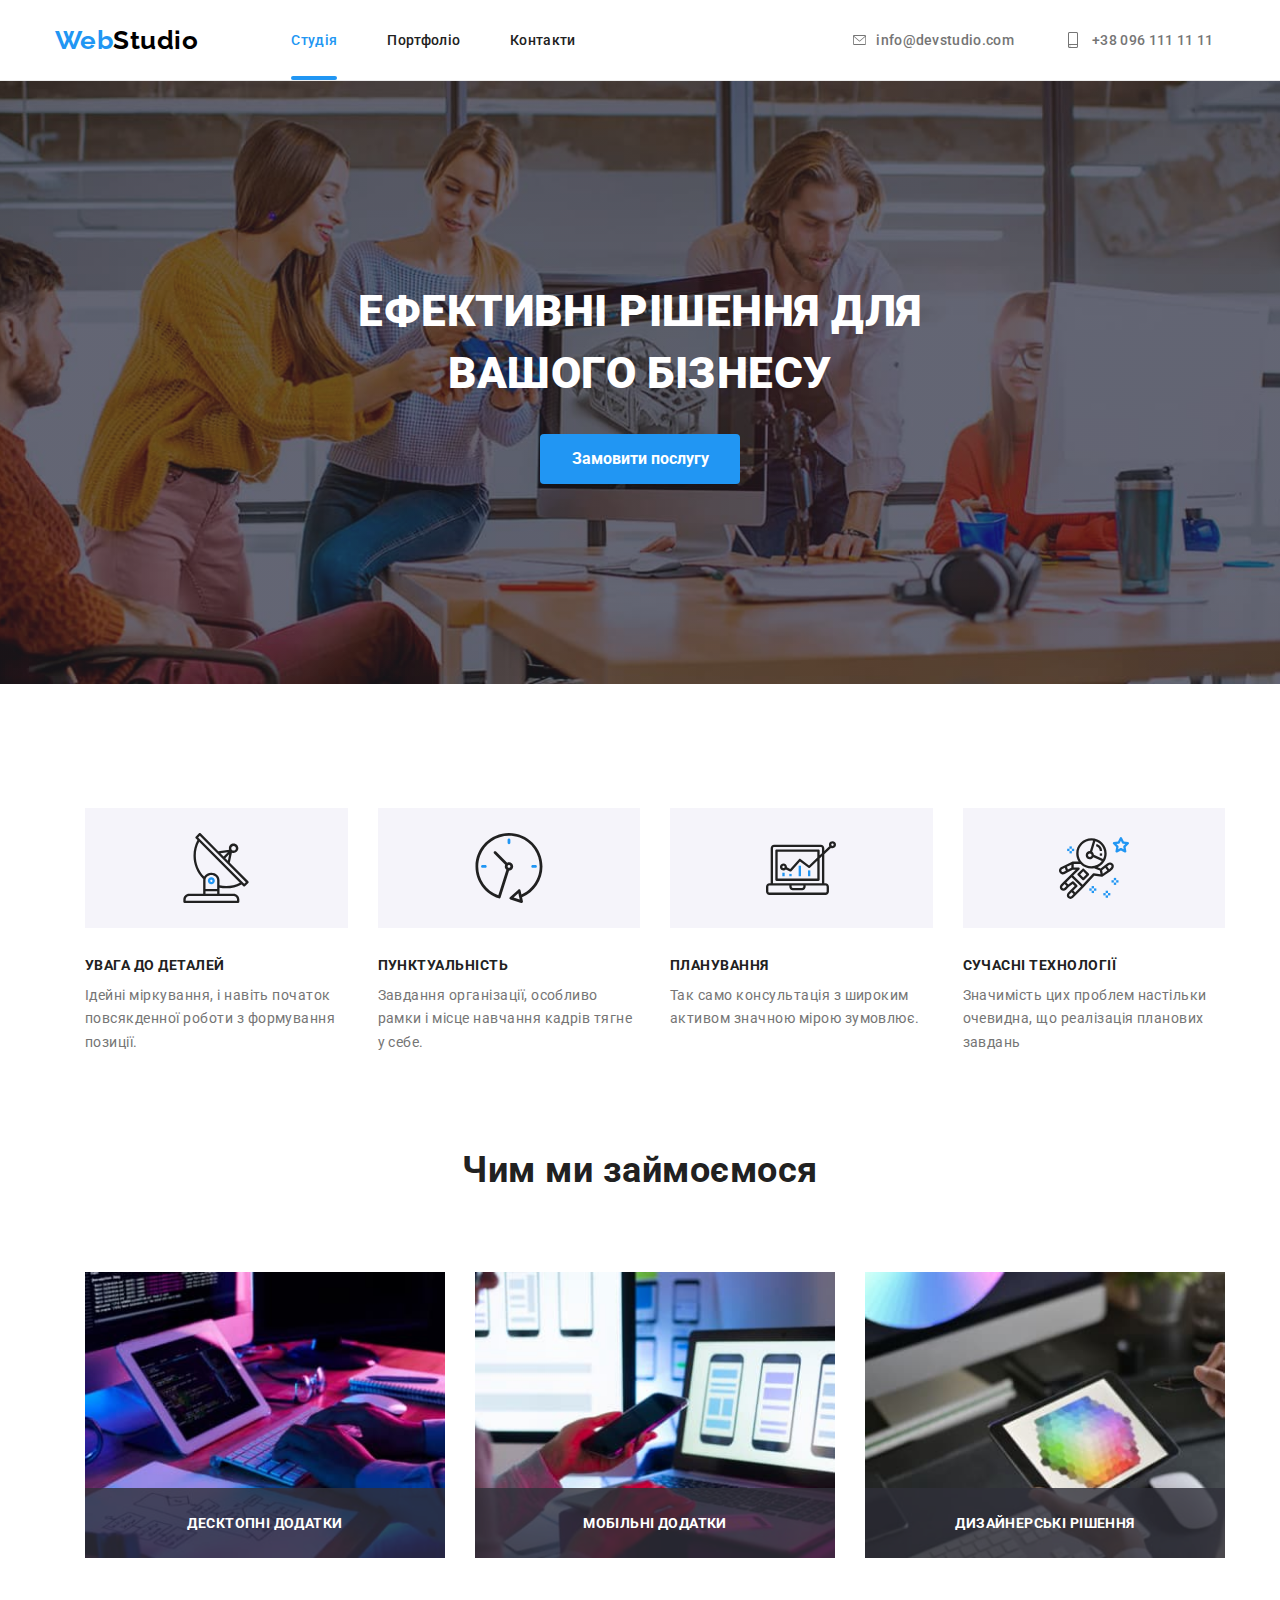
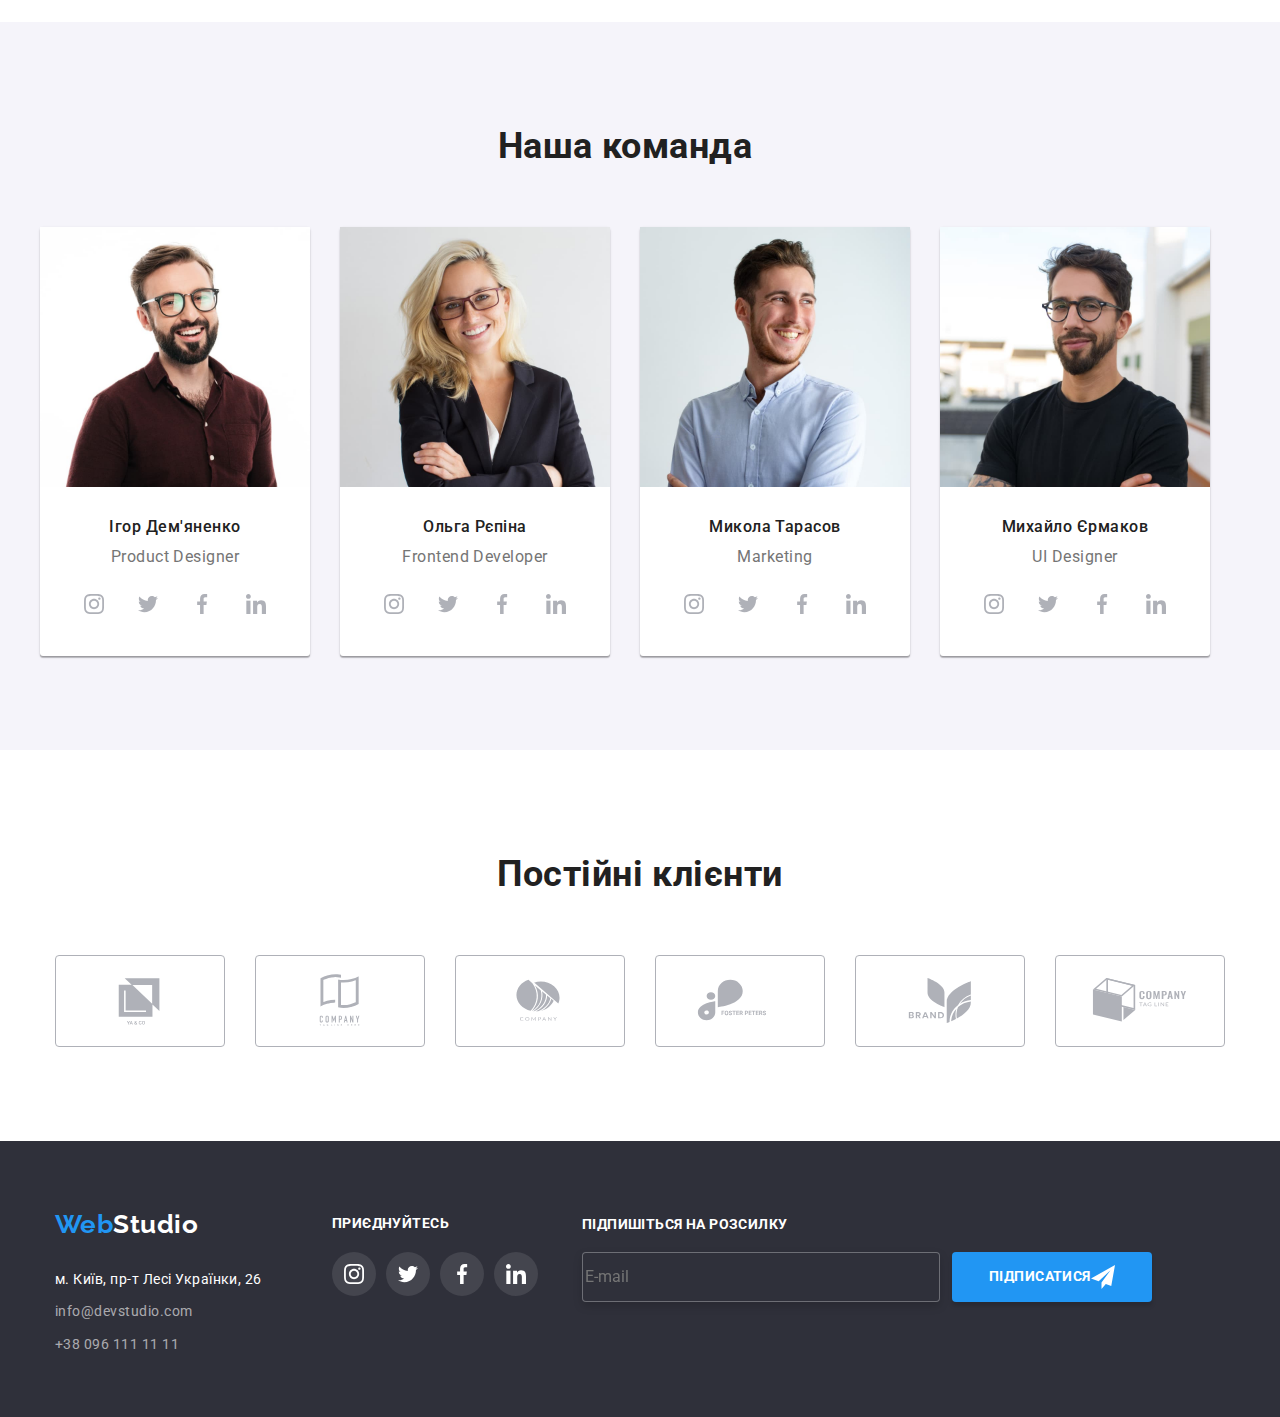
==== index.html @ 1f7c2603 "форми" ====
<!DOCTYPE html>
<html lang="ru">
  <head>
    <meta charset="UTF-8" />
    <meta http-equiv="X-UA-Compatible" content="IE=edge" />
    <meta name="viewport" content="width=device-width, initial-scale=1.0" />
    <title>WebStudio</title>
    <link rel="preconnect" href="https://fonts.googleapis.com" />
    <link rel="preconnect" href="https://fonts.gstatic.com" crossorigin />
    <link
      href="https://fonts.googleapis.com/css2?family=Raleway:wght@700&family=Roboto:wght@400;500;700;900&display=swap"
      rel="stylesheet"
    />
    <link
      rel="stylesheet"
      href="https://cdnjs.cloudflare.com/ajax/libs/modern-normalize/1.1.0/modern-normalize.min.css"
    />
    <link rel="stylesheet" href="./css/styles.css" />
  </head>
  <body>
    <!-- Шапка профіля -->
    <header class="header">
      <div class="container">
        <nav class="header-nav">
          <a class="logo" href="">
            <span class="accent-logo">Web</span>Studio</a
          >

          <ul class="site-nav">
            <li class="header-item">
              <a class="link-studio current" href="./index.html">Студія</a>
            </li>
            <li class="header-item">
              <a class="link-studio" href="./portfolio.html">Портфоліо</a>
            </li>
            <li class="header-item">
              <a class="link-studio" href="">Контакти</a>
            </li>
          </ul>
        </nav>
        <ul class="adres">
          <div class="contacts">
            <li class="contact">
              <a class="adres-link link-contact" href="info@devstudio.com">
              <svg class="contact-icon" width="18" height="18">
                <use href="./images/icons.svg#icon-envelope"></use>
              </svg>info@devstudio.com</a>
            </li>
            <li class="contact">
              <a class="adres-link link-contact" href="+38 096 111 11 11">
              <svg class="contact-icon" width="18" height="16">
                <use  href="./images/icons.svg#icon-smartphone"></use>
              </svg>+38 096 111 11 11</a>
            </li>
          </div>
        </ul>
      </div>
    </header>
    <main>
      <!-- заголовок -->

      <section class="hero section">
        <div class="container">
          <h1 class="hero-title">Ефективні рішення для вашого бізнесу</h1>
          <button  class="button" type="button" data-modal-open>Замовити послугу</button>
        </div>
      </section>

      <!-- характеристики -->
      <section class="basic section">
        <div class="container">
          <ul class="basic-list">
            <li class="basic-item">
              <div class="basic-icon">
                <svg class="" width="70" height="70">
                <use href="./images/icons.svg#icon-antenna-1"></use>
              </svg>
              </div>
              <h2 class="basic-title">Увага до деталей</h2>
              <p class="text">
                Ідейні міркування, і навіть початок повсякденної роботи з формування позиції.
              </p>
            </li>
            <li class="basic-item">
             <div class="basic-icon">
               <svg class="" width="70" height="70">
                <use href="./images/icons.svg#icon-clock-1"></use>
              </svg>
             </div>
              <h2 class="basic-title">Пунктуальність</h2>
              <p class="text">
               Завдання організації, особливо рамки і місце навчання кадрів тягне у себе.
              </p>
            </li>
            <li class="basic-item">
              <div class="basic-icon">
                <svg class="" width="70" height="70">
                <use href="./images/icons.svg#icon-diagram-1"></use>
              </svg>
              </div>
              <h2 class="basic-title">Планування</h2>
              <p class="text">
               Так само консультація з широким активом значною мірою зумовлює.
              </p>
            </li>
            <li class="basic-item">
              <div class="basic-icon">
                <svg class="" width="70" height="70">
                <use href="./images/icons.svg#icon-astronaut-1"></use>
              </svg>
              </div>
              <h2 class="basic-title">Сучасні технології</h2>
              <p class="text">
               Значимість цих проблем настільки очевидна, що реалізація планових завдань
              </p>
            </li>
          </ul>
        </div>
      </section>

      <!-- робота -->
      <section class="work work-section-pading">
        <div class="container">
          <h2 class="work-title">Чим ми займоємося</h2>
          <ul class="our-work">
            <li class="works">
              <a href="">
              <div class="works-thumb">
                  <img 
                  src="./images/5.jpg"
                  alt="робочий стіл програміста"
                  width="370"
                />
               <div class="works-text">
                <p>Десктопні додатки</p>
               </div> 
              </div>
              </a>
            </li>
            <li class="works">
              <a href="">
                <div class="works-thumb">
                 <img
                  src="./images/6.jpg"alt="телефон з компютером"width="370"/>
               
                <div class="works-text">
                <p>Мобільні додатки</p>
                 </div>
               </div>
                </a>
            </li>
            <li class="works">
              
              <a href="">
                <div class="works-thumb">
                 <img src="./images/7.jpg" alt="планшет" width="370" />
                 <div class="works-text">
                <p>Дизайнерські рішення</p>
                 </div>
                </div>
              </a>
            </li>
          </ul>
        </div>
      </section>

      <!-- команда -->
      <section class="team section">
        <div class="container">
          <h2 class="team-title">Наша команда</h2>
          <ul class="team">
            <li class="team-list">
              <img
                src="./images/1.jpg"
                alt="фото русявого чоловіка в окулярах"
                width="270"
              />

              <div class="name">
                <h3 class="caption">Ігор Дем'яненко</h3>
                <p class="caption-title">Product Designer</p>
                <ul class="caption-soc-list list">
                <li class="caption-soc-item">
                  <a href="" class="caption-soc-link ">
                    <svg class="caption-soc-icon" width="20" height="20">
                      <use href="./images/icons.svg#icon-instagram-2"></use>
                    </svg>
                  </a>
                </li>
                <li class="caption-soc-item">
                  <a href="" class="caption-soc-link ">
                    <svg class="caption-soc-icon" width="20" height="20">
                      <use href="./images/icons.svg#icon-twitter-1"></use>
                    </svg>
                  </a>
                </li>
                <li class="caption-soc-item">
                  <a href="" class="caption-soc-link ">
                    <svg class="caption-soc-icon" width="20" height="20">
                      <use href="./images/icons.svg#icon-facebook-1"></use>
                    </svg>
                  </a>
                </li>
                <li class="caption-soc-item">
                  <a href="" class="caption-soc-link ">
                    <svg class="caption-soc-icon" width="20" height="20">
                      <use href="./images/icons.svg#icon-linkedin-1"></use>
                    </svg>
                  </a>
                </li>
              </ul>
              </div>
              
            </li>

            <li class="team-list">
              <img src="./images/2.jpg" alt="фото жінки" width="270" />

              <div class="name">
                <h3 class="caption">Ольга Рєпіна</h3>
                <p class="caption-title">Frontend Developer</p>
                <ul class="caption-soc-list list">
                <li class="caption-soc-item">
                  <a href="" class="caption-soc-link ">
                    <svg class="caption-soc-icon" width="20" height="20">
                      <use href="./images/icons.svg#icon-instagram-2"></use>
                    </svg>
                  </a>
                </li>
                <li class="caption-soc-item">
                  <a href="" class="caption-soc-link ">
                    <svg class="caption-soc-icon" width="20" height="20">
                      <use href="./images/icons.svg#icon-twitter-1"></use>
                    </svg>
                  </a>
                </li>
                <li class="caption-soc-item">
                  <a href="" class="caption-soc-link ">
                    <svg class="caption-soc-icon" width="20" height="20">
                      <use href="./images/icons.svg#icon-facebook-1"></use>
                    </svg>
                  </a>
                </li>
                <li class="caption-soc-item">
                  <a href="" class="caption-soc-link ">
                    <svg class="caption-soc-icon" width="20" height="20">
                      <use href="./images/icons.svg#icon-linkedin-1"></use>
                    </svg>
                  </a>
                </li>
              </ul>
              </div>
              
            </li>

            <li class="team-list">
              <img
                src="./images/3.jpg"
                alt="фото русявого чоловіка"
                width="270"
              />

              <div class="name">
                <h3 class="caption">Микола Тарасов</h3>
                <p class="caption-title">Marketing</p>
                <ul class="caption-soc-list list">
                <li class="caption-soc-item">
                  <a href="" class="caption-soc-link ">
                    <svg class="caption-soc-icon" width="20" height="20">
                      <use href="./images/icons.svg#icon-instagram-2"></use>
                    </svg>
                  </a>
                </li>
                <li class="caption-soc-item">
                  <a href="" class="caption-soc-link ">
                    <svg class="caption-soc-icon" width="20" height="20">
                      <use href="./images/icons.svg#icon-twitter-1"></use>
                    </svg>
                  </a>
                </li>
                <li class="caption-soc-item">
                  <a href="" class="caption-soc-link ">
                    <svg class="caption-soc-icon" width="20" height="20">
                      <use href="./images/icons.svg#icon-facebook-1"></use>
                    </svg>
                  </a>
                </li>
                <li class="caption-soc-item">
                  <a href="" class="caption-soc-link ">
                    <svg class="caption-soc-icon" width="20" height="20">
                      <use href="./images/icons.svg#icon-linkedin-1"></use>
                    </svg>
                  </a>
                </li>
              </ul>
              </div>
              
            </li>

            <li class="team-list">
              <img
                src="./images/4.jpg"
                alt="фото чорнявого чоловіка в окулярах"
                width="270"
              />

              <div class="name">
                <h3 class="caption">Михайло Єрмаков</h3>
                <p class="caption-title">UI Designer</p>
                <ul class="caption-soc-list list">
                <li class="caption-soc-item">
                  <a href="" class="caption-soc-link ">
                    <svg class="caption-soc-icon" width="20" height="20">
                      <use href="./images/icons.svg#icon-instagram-2"></use>
                    </svg>
                  </a>
                </li>
                <li class="caption-soc-item">
                  <a href="" class="caption-soc-link ">
                    <svg class="caption-soc-icon" width="20" height="20">
                      <use href="./images/icons.svg#icon-twitter-1"></use>
                    </svg>
                  </a>
                </li>
                <li class="caption-soc-item">
                  <a href="" class="caption-soc-link ">
                    <svg class="caption-soc-icon" width="20" height="20">
                      <use href="./images/icons.svg#icon-facebook-1"></use>
                    </svg>
                  </a>
                </li>
                <li class="caption-soc-item">
                  <a href="" class="caption-soc-link ">
                    <svg class="caption-soc-icon" width="20" height="20">
                      <use href="./images/icons.svg#icon-linkedin-1"></use>
                    </svg>
                  </a>
                </li>
              </ul>
              </div>
              
            </li>
          </ul>
        </div>
      </section>

      <!--Постійні клієнти-->

      <section class="regular-customers section ">
       <div class="container">
          <h2 class="client">Постійні клієнти</h2>
          <ul class="regular-customers-list list">
            <li class="regular-customers-item">
              <a href="" class="regular-customers-link ">
                <svg class="regular-customers-icon" width="106" height="60">
                  <use href="./images/icons.svg#icon-Logo-1"></use>
                </svg>
              </a>
            </li>
            <li class="regular-customers-item">
              <a href="" class="regular-customers-link ">
                <svg class="regular-customers-icon" width="106" height="60">
                  <use href="./images/icons.svg#icon-Logo-2"></use>
                </svg>
              </a>
            </li>
            <li class="regular-customers-item">
              <a href="" class="regular-customers-link ">
                <svg class="regular-customers-icon" width="106" height="60">
                  <use href="./images/icons.svg#icon-Logo-3"></use>
                </svg>
              </a>
            </li>
            <li class="regular-customers-item">
              <a href="" class="regular-customers-link ">
                <svg class="regular-customers-icon" width="106" height="60">
                  <use href="./images/icons.svg#icon-Logo-4"></use>
                </svg>
              </a>
            </li>
            <li class="regular-customers-item">
              <a href="" class="regular-customers-link ">
                <svg class="regular-customers-icon" width="106" height="60">
                  <use href="./images/icons.svg#icon-Logo-5"></use>
                </svg>
              </a>
            </li>
            <li class="regular-customers-item">
              <a href="" class="regular-customers-link ">
                <svg class="regular-customers-icon" width="106" height="60">
                  <use href="./images/icons.svg#icon-Logo-6"></use>
                </svg>
              </a>
            </li>
          </ul>
        </div>

      </section>

      <!-- футер -->
      <footer class="footer">
        <div class="container">
          <div class="footer-logo">
          <a class="logo-footer" href="">
            <span class="accent-logo">Web</span>Studio</a
          >
            <address>
            <ul class="address">
              <li class="streat">
                <a class="address-map link" href=""
                  >м. Київ, пр-т Лесі Українки, 26</a
                >
              </li>
              
              <li class="streat">
                <a class="address link" href="">info@devstudio.com</a>
              </li>

              <li class="streat">
                <a class="address link" href="">+38 096 111 11 11</a>
              </li>
            </ul>
          </address>
        </div>
    <div class="join">
            <h3 class="join-title">приєднуйтесь</h3>
              <ul class="footer-soc-list list">
                <li class="footer-soc-item">
                  <a href="" class="footer-soc-link link">
                  <svg class="footer-soc-icon" width="20" height="20">
                    <use href="./images/icons.svg#icon-instagram-2"></use>
                  </svg>
                  </a>
                </li>
                <li class="footer-soc-item">
                  <a href="" class="footer-soc-link link">
                  <svg class="footer-soc-icon" width="20" height="20">
                    <use href="./images/icons.svg#icon-twitter-1"></use>
                  </svg>
                  </a>
                </li>
                <li class="footer-soc-item">
                  <a href="" class="footer-soc-link link">
                  <svg class="footer-soc-icon" width="20" height="20">
                    <use href="./images/icons.svg#icon-facebook-1"></use>
                  </svg>
                  </a>
                </li>
                <li class="footer-soc-item">
                  <a href="" class="footer-soc-link link">
                  <svg class="footer-soc-icon" width="20" height="20">
                    <use href="./images/icons.svg#icon-linkedin-1"></use>
                  </svg>
                  </a>
                </li>
                </a>
              </ul>
            </div>
       

       <div class="footer-form">
           <p class="footer-form-title">Підпишіться на розсилку</p>
           <form class="footer-form-flex">
             <input type="email" class="footer-form-input"  placeholder="E-mail" required name="user_email"/>
             <button type="submit" class="footer-form-sumbit"><span>Підписатися</span>
                <svg class="footer-form-icon" width="24" height="24">
                  <use href="./images/icons.svg#icon-icon-send"></use>
                </svg>
             </button>
           </form>
        </div> 
      </div>
      </footer>
<!-- модальне вікно -->
      <div class="backdrop is-hidden " data-modal>
        <div class="modal">
          <button  class="close" type="button" data-modal-close>
            <svg class="modal-close" width="" height="">
              <use class="icon-close" href="./images/icons.svg#icon-close-black"></use>
            </svg>
          </button>
          <p class="modal-form-title">Залиште свої дані, ми вам передзвонимо</p>
          <form class="modal-form">
            <label class="modal-form-field">
              <span class="modal-form-field-desc">Ім'я</span> 
                <span class="modal-form-input-wrapper">
                  <input type="text" class="modal-form-input" required pattern="[a-zA-Zа-яА-яіІїЇ]+"  name="user_name"/>
                  <svg class="modal-form-input-icon" width="18" height="18">
                    <use href="./images/icons.svg#icon-person-black-18dp-1"></use>
                  </svg>
                </span>
              </span>
            </label>
            <label class="modal-form-field">
              <span class="modal-form-field-desc">Телефон</span>
              <span class="modal-form-input-wrapper">
              <input type="tel" class="modal-form-input" required pattern="[0-9]{3}-[0-9]{3}-[0-9]{2}-[0-9]{2}" title="xxx-xxx-xx-xx" name="user_phon" />
              
               <svg class="modal-form-input-icon" width="18" height="18">
                <use href="./images/icons.svg#icon-phone-black-18dp-1"></use>
              </svg>
            </span>
            </label>
            <label class="modal-form-field">
              <span class="modal-form-field-desc">Пошта</span>
              <span class="modal-form-input-wrapper">
              <input type="email" class="modal-form-input" required name="user_email"/>
               <svg class="modal-form-input-icon" width="18" height="18">
                <use href="./images/icons.svg#icon-email-black-18dp-1"></use>
              </svg>
            </span>
            </label>
            <label class="modal-form-field">
              <span class="modal-form-field-desc">Коментар</span>
              <textarea name="user_message" class="modal-form-message" placeholder="Введіть текст"></textarea>
            </label>
            <label class="modal-form-check-field">
              <input type="checkbox" class="modal-form-check" required name="user_policy" />
               <svg class="modal-form-own-checbox" >
                <use class="modal-form-own-checbox-icon"  href="./images/icons.svg#icon-icon-check"></use>
              </svg>
              Погоджуюся з розсилкою та приймаю &nbsp;<a class="form-text" href="">Умови договору</a>
              
            </label>
            <button type="submit" class="modal-form-sumbit">Відправити</button>
          </form>
        </div>
      </div>
         
          
    </main>
    <script src="./js/modal.js"></script>
  </body>
</html>
---- css/styles.css ----
/*
background: #ffffff;
color: #2f303a;
color: #212121;
color: #2196f3;
color: #757575;*/
:root {
  --primary-text-color: #757575;
  --title-text-color: #212121;
  --accent-color: #2196f3;
  --primary-white-color: #ffffff;
  --card-set-gap: 30px;
}

body {
  background-color: var(--primary-white-color);
  color: var(--primary-text-color);
  font-family: Roboto, sans-serif;
  letter-spacing: 0.03em;
}

a {
  text-decoration: none;
}

ul {
  list-style: none;
}

p,
h1,
h2,
h3,
h4,
h5,
h6 {
  margin: 0;
}

ul {
  margin: 0;
  padding-left: 0;
}

img {
  display: block;
  max-width: 100%;
  height: auto;
}
.container {
  max-width: 1200px;
  padding-left: 15px;
  padding-right: 15px;
  margin: 0 auto;
}

.section {
  padding: 94px 0px;
}
.img {
  display: block;
  max-width: 100%;
}
/* шапка профіля */

.logo {
  color: black;
  font-family: Raleway;
  font-weight: 700;
  font-size: 26px;
  line-height: 1.19;
  padding-top: 25px;
  padding-bottom: 24px;
}

.site-nav {
  display: flex;
  letter-spacing: 0.02em;
}

.site-nav .link:hover,
.site-nav .link:focus {
  color: var(--accent-color);
}

.link-studio::after {
  content: "";

  position: absolute;
  left: 0;
  bottom: -7px;

  display: block;
  width: 100%;
  height: 4px;
  background-color: #2196f3;
  border-radius: 2px;
  transform: scaleX(0);
  transition: transform 250ms cubic-bezier(0.4, 0, 0.2, 1);
}
.adres {
  display: flex;
  margin-left: auto;
  align-items: center;
  color: #757575;
  letter-spacing: 0.02em;
}

.link-contact {
  fill: currentColor;
  color: #757575;
  position: relative;
}
.link-contact::after {
  content: "";

  position: absolute;
  left: 0;
  bottom: 0;

  transform: scaleX(0);
  transition: transform 250ms cubic-bezier(0.4, 0, 0.2, 1);
}

.link-contact:hover:after {
  transform: scaleX(1);
}

.link-contact:hover,
.link-contact:focus {
  color: #2196f3;
}
.adres-link {
  display: flex;
  align-items: center;
  width: 161px;
  height: 16px;

  transition: color 250ms cubic-bezier(0.4, 0, 0.2, 1);
}

.contact:not(:last-child) {
  margin-right: 50px;
}

.contact-icon {
  margin-right: 10px;
}

.contacts {
  display: flex;
  font-weight: 500;
  font-size: 14px;
}

.header-nav {
  display: flex;
  align-items: center;
}

.header .container {
  display: flex;
  align-items: center;
}

.logo {
  margin-right: 93px;
}
.accent-logo {
  color: var(--accent-color);
}

.header-item:not(:last-child) {
  margin-right: 50px;
}

.link-studio {
  position: relative;
  color: var(--title-text-color);
  font-weight: 500;
  font-size: 14px;
  line-height: 1.1;
  padding-left: 0px;
  padding-bottom: 25px;

  transition: color 250ms cubic-bezier(0.4, 0, 0.2, 1);
}

.link-studio.current {
  color: #2196f3;
}
.link-studio.current::after {
  transform: scaleX(1);
}

.link-studio:hover:after {
  transform: scaleX(1);
}
.link-studio:hover,
.link-studio:focus {
  color: #2196f3;
}

/* заголовок */

.hero {
  background: #2f303a;
  background-image: linear-gradient(
      rgba(47, 48, 58, 0.4),
      rgba(47, 48, 58, 0.4)
    ),
    url(../images/hero-bg.jpg);
  background-size: cover;
  background-position: center;
  background-repeat: no-repeat;
  padding-top: 200px;
  padding-bottom: 200px;
  max-width: 1600px;
  margin: 0 auto;
}

.hero-title {
  display: block;
  text-align: center;
  max-width: 696px;
  text-transform: uppercase;
  color: var(--primary-white-color);
  font-weight: 900;
  font-size: 44px;
  line-height: 1.4;
  margin-left: auto;
  margin-right: auto;
  margin-bottom: 30px;
}
.button {
  display: block;
  min-width: 200px;
  height: 50px;
  margin-left: auto;
  margin-right: auto;
  border: inherit;
  border-radius: 4px;
  background: var(--accent-color);
  color: var(--primary-white-color);
  font-weight: 700;
  font-size: 16px;
  line-height: 1.8;
  font-family: Roboto, sans-serif;
  cursor: pointer;

  transition: background-color 250ms cubic-bezier(0.4, 0, 0.2, 1);
}

.button:hover,
.button:focus {
  background-color: #188ce8;
  color: #ffffff;
}
/* характеристики */

.basic-list {
  display: flex;
  flex-wrap: wrap;
  margin-left: calc (-1 * var(--card-set-gap));
  margin-top: calc (-1 * var(--card-set-gap));
}

.basic-list > .basic-item {
  flex-basis: calc(100% / 4 - var(--card-set-gap));
  margin-left: var(--card-set-gap);
  margin-top: var(--card-set-gap);
}

.basic-item {
  max-width: 270px;
  border-radius: 4px;
}

.basic-icon {
  display: flex;
  height: 120px;
  align-items: center;
  justify-content: center;
  margin-bottom: 30px;
  background-color: #f5f4fa;
}
.basic-title {
  font-weight: 700;
  font-size: 14px;
  line-height: 1.1;
  color: var(--title-text-color);
  text-transform: uppercase;
  margin-bottom: 10px;
}

.text {
  font-weight: 400;
  font-size: 14px;
  line-height: 1.7;
}
/* робота */

.our-work {
  display: flex;
  flex-wrap: wrap;
  margin-left: calc (-1 * var(--card-set-gap));
  margin-top: calc (-1 * var(--card-set-gap));
}

.our-work > .works {
  flex-basis: calc(100% / 3 - var(--card-set-gap));
  margin-left: var(--card-set-gap);
  margin-top: var(--card-set-gap);
}

.work-section-pading {
  padding-bottom: 94px;
}

.work-title {
  display: block;
  text-align: center;
  font-weight: 700;
  font-size: 36px;
  line-height: 1.2;
  color: var(--title-text-color);
  margin-bottom: 50px;
}

.works-thumb {
  position: relative;
  overflow: hidden;
}

.works-thumb:hover::before {
  opacity: 1;
}

.works-text {
  position: absolute;
  width: 100%;

  left: 0;
  bottom: 0;

  padding-top: 27px;
  padding-bottom: 27px;
  text-align: center;

  font-family: "Roboto";
  font-style: normal;
  font-weight: 700;
  font-size: 14px;
  line-height: 16px;

  letter-spacing: 0.03em;
  text-transform: uppercase;

  background: rgba(47, 48, 58, 0.8);
  color: #ffffff;
}

/* команда */
.team {
  display: flex;
  flex-wrap: wrap;
  background-color: #f5f4fa;
  margin-left: calc(-1 * var(--card-set-gap));
  margin-top: calc(-1 * var(--card-set-gap));
}

.team > .team-list {
  flex-basis: calc(100% / 4 - var(--card-set-gap));
  margin-left: var(--card-set-gap);
  margin-top: var(--card-set-gap);
}

.team-list {
  display: block;
  max-width: 100%;
  height: auto;
  background-color: #ffffff;
  border-radius: 3px;
  box-shadow: 0px 1px 3px rgba(0, 0, 0, 0.12), 0px 1px 1px rgba(0, 0, 0, 0.14),
    0px 2px 1px rgba(0, 0, 0, 0.2);
}
.team-title {
  display: block;
  text-align: center;
  font-weight: 700;
  font-size: 36px;
  line-height: 1.7;
  color: var(--title-text-color);
  margin-bottom: 50px;
}
.caption {
  display: block;
  text-align: center;
  font-weight: 500;
  font-size: 16px;
  line-height: 1.2;
  color: var(--title-text-color);
  margin-bottom: 10px;
}
.caption-title {
  display: block;
  text-align: center;
  font-weight: 400;
  font-size: 16px;
  line-height: 1.2;
}

.name {
  padding-top: 30px;
  padding-bottom: 30px;
}

.caption-soc-list {
  display: flex;
  justify-content: center;
  margin-top: 16px;
}
.caption-soc-item {
  width: 44px;
  height: 44px;
  margin-left: 10px;
}

.caption-soc-item:first-child {
  margin-left: 0px;
}

.caption-soc-link {
  display: flex;
  align-items: center;
  justify-content: center;
  width: 100%;
  height: 100%;
  border-radius: 50%;

  transition: background-color 250ms cubic-bezier(0.4, 0, 0.2, 1);
}

.caption-soc-icon {
  position: absolute;
  fill: #afb1b8;

  transition: fill 250ms cubic-bezier(0.4, 0, 0.2, 1);
}

.caption-soc-link:hover,
.caption-soc-link:focus {
  background: #2196f3;
}
.caption-soc-link:hover .caption-soc-icon,
.caption-soc-link:focus .caption-soc-icon {
  fill: #ffffff;
}

/* Постійні клієнти */

.client {
  display: block;
  text-align: center;
  font-weight: 700;
  font-size: 36px;
  line-height: 1.7;
  color: var(--title-text-color);
  margin-bottom: 50px;
}

.regular-customers-list {
  display: flex;
  margin-left: calc(-1 * var(--card-set-gap));
  margin-top: calc(-1 * var(--card-set-gap));
}

.regular-customers-list > .regular-customers-item {
  flex-basis: calc(100% / 6 - var(--card-set-gap));
  margin-left: var(--card-set-gap);
  margin-top: var(--card-set-gap);
}

.regular-customers-icon {
  position: absolute;
  fill: #afb1b8;

  transition: fill 250ms cubic-bezier(0.4, 0, 0.2, 1);
}

.regular-customers-link {
  display: flex;
  border-radius: 4px;

  height: 92px;
  border: 1px solid #afb1b8;
  align-content: stretch;
  justify-content: space-evenly;
  align-items: center;

  transition: border 250ms cubic-bezier(0.4, 0, 0.2, 1);
}

.regular-customers-link:hover .regular-customers-icon,
.regular-customers-link:focus .regular-customers-icon {
  fill: #2196f3;
}
.regular-customers-link:hover,
.regular-customers-link:focus {
  border: 1px solid #2196f3;
}

.footer {
  background: #2f303a;
  padding-top: 60px;
  padding-bottom: 60px;
}
.logo-footer {
  display: block;
  font-family: Raleway;
  font-weight: 700;
  font-size: 26px;
  line-height: 1.8;
  color: var(--primary-white-color);
  margin-bottom: 20px;
}
.address {
  /* position: absolute; */

  color: rgba(255, 255, 255, 0.6);
  font-weight: 400;
  font-size: 14px;
  line-height: 1.7;
  font-style: normal;

  transition: color 250ms cubic-bezier(0.4, 0, 0.2, 1);
}
.address .link {
  position: relative;
}
.streat:not(:last-child) {
  margin-bottom: 9px;
}
.address-map {
  color: var(--primary-white-color);

  transition: color 250ms cubic-bezier(0.4, 0, 0.2, 1);
}
.address .link:hover {
  color: var(--accent-color);
}

.footer .container {
  display: flex;
}

.join {
  display: block;
  margin-left: 70px;
  margin-top: 15px;
}

.join-title {
  margin-bottom: 20px;
  font-family: "Roboto";
  font-style: normal;
  font-weight: 700;
  font-size: 14px;
  line-height: 1.14;
  letter-spacing: 0.03em;
  text-transform: uppercase;
  color: #ffffff;
}

.footer-soc-list {
  display: flex;
  justify-content: center;
}

.footer-soc-item {
  width: 44px;
  height: 44px;
  background: rgba(255, 255, 255, 0.1);
  border-radius: 50%;
  margin-right: 10px;
}

.footer-soc-item:last-child {
  margin-right: 0;
}

.footer-soc-link {
  display: flex;
  align-items: center;
  justify-content: center;
  width: 100%;
  height: 100%;
  border-radius: 50%;

  transition: color 250ms cubic-bezier(0.4, 0, 0.2, 1);
}

.footer-soc-icon {
  position: absolute;
  fill: #ffffff;
}

.footer-soc-link:hover,
.footer-soc-link:focus {
  background: #2196f3;
}
.footer-soc-link:hover .footer-soc-icon,
.footer-soc-link:focus .footer-soc-icon {
  fill: #ffffff;
}

.footer-form {
  display: flex;
  flex-direction: column;
  align-items: flex-start;
  margin-left: 44px;
  margin-top: 15px;
}
.footer-form-title {
  margin-bottom: 20px;
  font-family: "Roboto";
  font-style: normal;
  font-weight: 700;
  font-size: 14px;
  line-height: 16px;
  letter-spacing: 0.03em;
  text-transform: uppercase;

  color: #ffffff;
}
.footer-form-input {
  width: 358px;
  height: 50px;
  left: 766px;
  top: 2776px;
  margin-right: 12px;
  box-sizing: border-box;
  border: 1px solid rgba(255, 255, 255, 0.3);
  filter: drop-shadow(0px 4px 4px rgba(0, 0, 0, 0.15));
  border-radius: 4px;
  background: #2f303a;
  color: #ffffff;
  outline: none;
}

.footer-form-sumbit {
  display: flex;
  align-items: center;
  justify-content: center;
  width: 200px;
  height: 50px;
  border: 0;
  background: #2196f3;
  box-shadow: 0px 4px 4px rgba(0, 0, 0, 0.15);
  border-radius: 4px;
  font-family: "Roboto";
  font-style: normal;
  font-weight: 700;
  font-size: 14px;
  line-height: 1.14;
  letter-spacing: 0.03em;
  text-transform: uppercase;
  margin-bottom: 20px;
  color: #ffffff;
}

.footer-form-icon {
  display: flex;
  align-items: center;
  justify-content: center;

  bottom: 2px;
  left: 160px;
}
.footer-form-flex {
  display: flex;
}
/*Портфоліо*/

.header {
  border-bottom: 1px solid #ececec;
}

/* меню кнопок */
.menu-button {
  display: flex;
  justify-content: center;
  margin-bottom: 50px;
}

.btn:not(:last-child) {
  margin-right: 8px;
}

.button-tap {
  position: relative;

  width: 100%;
  height: 100%;

  font-weight: 500;
  font-size: 16px;
  line-height: 1.6;

  font-family: Roboto, sans-serif;
  padding: 6px 22px;

  color: var(--title-text-color);
  border-radius: 4px;
  border: inherit;
  background-color: #f5f4fa;
  cursor: pointer;

  transition: background-color 250ms cubic-bezier(0.4, 0, 0.2, 1),
    color 250ms cubic-bezier(0.4, 0, 0.2, 1),
    box-shadow 250ms cubic-bezier(0.4, 0, 0.2, 1);
}

.button-tap:hover,
.button-tap:focus {
  background: #2196f3;
  color: #ffffff;
  box-shadow: 0px 3px 1px rgba(0, 0, 0, 0.1), 0px 1px 2px rgba(0, 0, 0, 0.08),
    0px 2px 2px rgba(0, 0, 0, 0.12);
}

.button-tap.active {
  background: #2196f3;
  color: #ffffff;
  box-shadow: 0px 3px 1px rgb(0 0 0 / 10%), 0px 1px 2px rgb(0 0 0 / 8%),
    0px 2px 2px rgb(0 0 0 / 12%);
}
/* меню зображень */

.menu-picture {
  display: flex;
  flex-wrap: wrap;
  margin-left: calc(-1 * var(--card-set-gap));
  margin-top: calc(-1 * var(--card-set-gap));
}

.menu-picture > .element {
  flex-basis: calc(100% / 3 - var(--card-set-gap));
  margin-left: var(--card-set-gap);
  margin-top: var(--card-set-gap);
}

.name-picture {
  padding: 24px 20px;
  border-right-width: 1px;
  border-right-style: solid;
  border-right-color: #eeeeee;
  border-bottom-width: 1px;
  border-bottom-style: solid;
  border-bottom-color: #eeeeee;
  border-left-width: 1px;
  border-left-style: solid;
  border-left-color: #eeeeee;
}

.text-subject {
  margin-top: 4px;
  font-weight: 400;
  font-size: 16px;
  line-height: 1.8;
}
.subject {
  color: var(--title-text-color);
  font-weight: 700;
  font-size: 18px;
  line-height: 2;
}

.shadow:hover,
.shadow:focus {
  background-color: #ffffff;
  box-shadow: 0px 1px 1px rgba(0, 0, 0, 0.12), 0px 4px 4px rgba(0, 0, 0, 0.06),
    1px 4px 6px rgba(0, 0, 0, 0.16);
}

.shadow {
  display: block;
  margin: auto;
}

.shadow {
  position: relative;
  width: 100%;
  height: 100%;
  margin-left: auto;
  margin-right: auto;

  overflow: hidden;

  transition: box-shadow 250ms cubic-bezier(0.4, 0, 0.2, 1);
}
.shadow:hover .overlay,
.shadow:focus .overlay {
  transform: translateY(0);
}

.overlay {
  position: absolute;
  top: 0;
  left: 0;
  width: 100%;
  height: 100%;
  display: flex;
  padding-left: 24px;
  padding-right: 24px;
  align-items: center;
  font-family: "Roboto";
  font-style: normal;
  font-weight: 400;
  font-size: 18px;
  line-height: 28px;
  letter-spacing: 0.03em;
  color: #ffffff;
  background: rgba(33, 150, 243, 0.9);

  transform: translateY(100%);
  transition: transform 250ms cubic-bezier(0.4, 0, 0.2, 1);
}

.element-thumb {
  overflow: hidden;
  position: relative;
}

/* модальне вікно */
.backdrop {
  position: fixed;
  width: 100%;
  height: 100%;
  left: 0px;
  top: 0px;
  background: rgba(0, 0, 0, 0.2);
}

.backdrop.is-hidden {
  opacity: 0;
  pointer-events: none;
}

.modal {
  position: absolute;
  top: 50%;
  left: 50%;
  transform: translate(-50%, -50%);
  width: 528px;
  height: 581px;
  padding-left: 41px;
  padding-top: 40px;
  padding-right: 39px;
  background: #ffffff;
  box-shadow: 0px 1px 3px rgba(0, 0, 0, 0.12), 0px 1px 1px rgba(0, 0, 0, 0.14),
    0px 2px 1px rgba(0, 0, 0, 0.2);
  border-radius: 4px;
}

.close {
  position: absolute;
  width: 30px;
  height: 30px;
  right: 0px;
  top: 0px;
  margin: 8px 8px;
  padding: 6px 6px;
  background: #ffffff;
  border: 1px solid rgba(0, 0, 0, 0.1);
  border-radius: 20px;
  list-style: none;
  cursor: pointer;
}

/* Оформлення форми модального вікна */

.modal-form-title {
  font-family: "Roboto";
  font-style: normal;
  font-weight: 700;
  font-size: 20px;
  line-height: 23px;
  text-align: center;
  letter-spacing: 0.03em;

  margin-bottom: 12px;

  color: #212121;
}

.modal-form {
  display: flex;
  flex-direction: column;
}

.modal-form-field {
  margin-bottom: 10px;
}
.modal-form-field-desc {
  display: block;
  font-family: "Roboto";
  font-style: normal;
  font-weight: 400;
  font-size: 12px;
  line-height: 14px;
  margin-bottom: 4px;
  letter-spacing: 0.01em;

  color: #757575;
}
.modal-form-input {
  outline: none;
  width: 100%;
  height: 40px;
  padding-left: 42px;

  border: 1px solid rgba(33, 33, 33, 0.2);
  border-radius: 4px;
  transition: border-color 250ms cubic-bezier(0.4, 0, 0.2, 1);
}

.modal-form-input-wrapper {
  position: relative;
}

.modal-form-input:focus {
  border: 1px solid #2196f3;
  border-radius: 4px;
}
.modal-form-input-icon {
  position: absolute;
  top: 50%;
  left: 12px;

  transform: translateY(-50%);

  transition: fill 250ms cubic-bezier(0.4, 0, 0.2, 1);
}

.modal-form-input:focus + .modal-form-input-icon {
  fill: #2196f3;
}

.modal-form-message {
  width: 100%;
  height: 120px;
  left: 576px;
  top: 518px;
  padding: 16px 12px;

  border: 1px solid rgba(33, 33, 33, 0.2);
  border-radius: 4px;
  resize: none;

  transition: border 250ms cubic-bezier(0.4, 0, 0.2, 1);
}

.modal-form-message::placeholder {
  font-family: "Roboto";
  font-style: normal;
  font-weight: 400;
  font-size: 12px;
  line-height: 14px;
  letter-spacing: 0.01em;

  color: rgba(117, 117, 117, 0.5);
}
.modal-form-message:focus {
  outline: none;
  border: 1px solid #2196f3;
  border-radius: 4px;
}

.modal-form-check {
  position: absolute;
  appearance: none;
}

.modal-form-own-checbox {
  width: 16px;
  height: 15px;
  border: 1px solid #212121;
  border-radius: 3px;
  cursor: pointer;
  margin-right: 7px;
}

.modal-form-own-checbox-icon {
  display: none;
  fill: #ffffff;
}

.modal-form-check:checked + .modal-form-own-checbox {
  background-color: #188ce8;
}

.modal-form-check:checked
  + .modal-form-own-checbox
  .modal-form-own-checbox-icon {
  display: block;
}
/* .modal-form-check:focus + .modal-form-own-checbox {
  box-shadow: 0 0 0 2px rgba(0, 0, 255, 0.5);
} */
.modal-form-check-field {
  display: flex;
  align-items: center;
  margin-bottom: 30px;

  font-family: "Roboto";
  font-style: normal;
  font-weight: 400;
  font-size: 14px;
  line-height: 24px;

  letter-spacing: 0.03em;

  color: #757575;
}
.form-text {
  font-family: "Roboto";
  font-style: normal;
  font-weight: 400;
  font-size: 14px;
  line-height: 24px;

  letter-spacing: 0.03em;
  text-decoration-line: underline;

  color: #2196f3;
}
.modal-form-sumbit {
  display: block;
  min-width: 200px;
  height: 50px;
  margin-left: auto;
  margin-right: auto;
  border: inherit;
  border-radius: 4px;
  background: var(--accent-color);
  color: var(--primary-white-color);
  font-weight: 700;
  font-size: 16px;
  line-height: 1.8;
  font-family: Roboto, sans-serif;
  cursor: pointer;

  transition: background-color 250ms cubic-bezier(0.4, 0, 0.2, 1);
}

.modal-form-sumbit:hover,
.modal-form-sumbit:focus {
  background-color: #188ce8;
  color: #ffffff;
}

.modal-close:hover,
.modal-close:focus {
  background: #ffffff;
}
.modal-close:hover .icon-close,
.modal-close:focus .icon-close {
  fill: #2196f3;
}
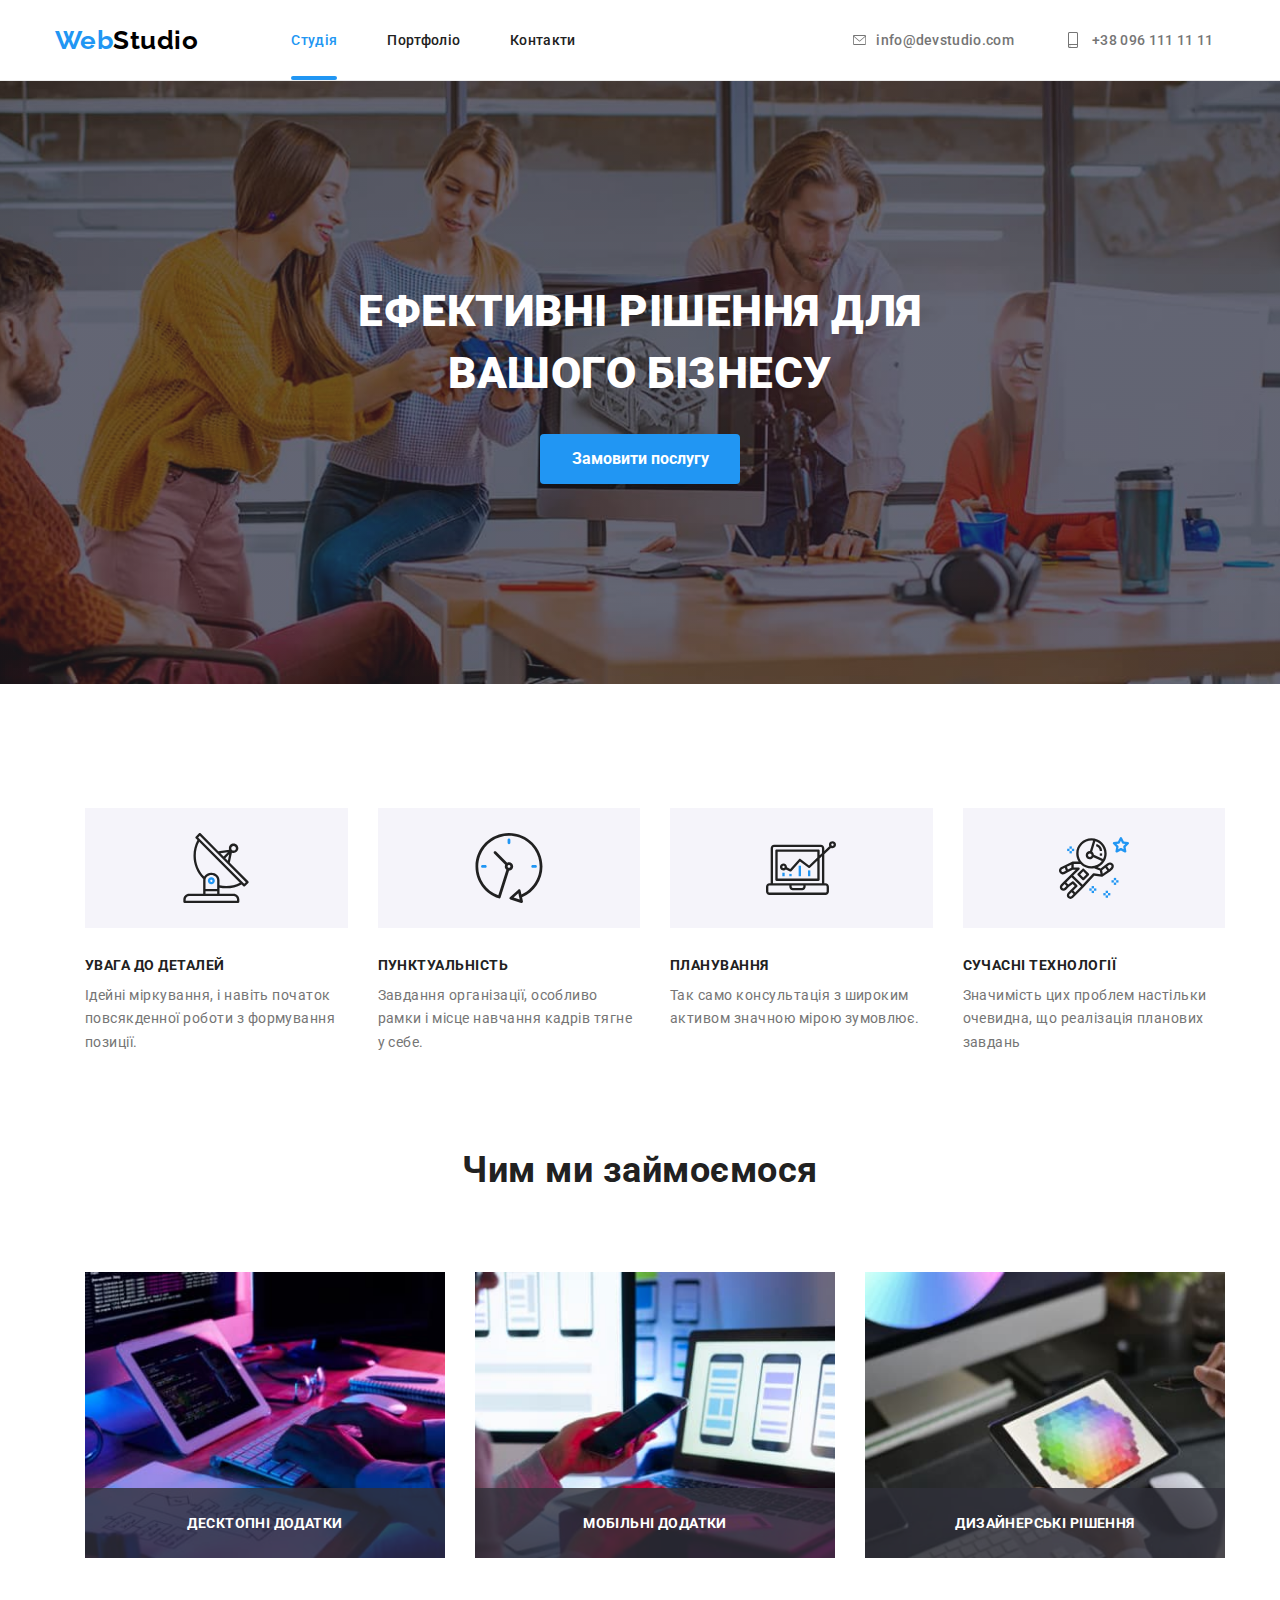
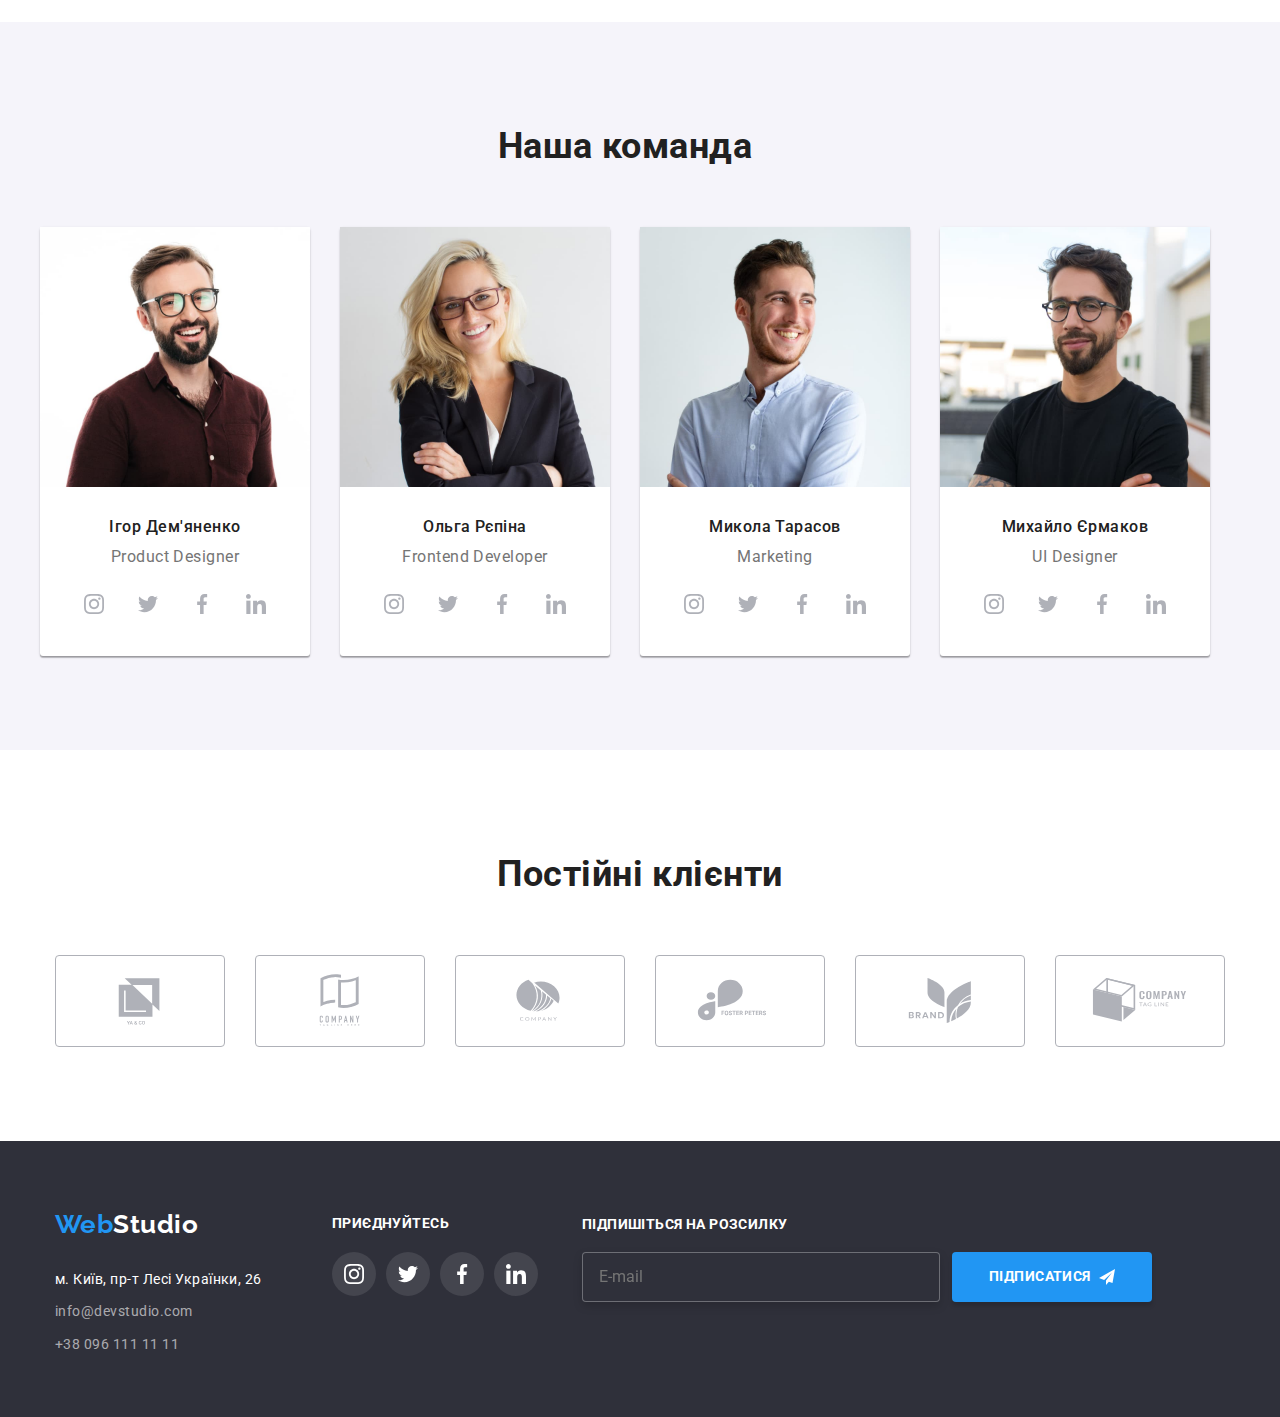
==== commit e6de1904: "виправлення" ====
--- a/index.html
+++ b/index.html
@@ -519,7 +519,7 @@
                <svg class="modal-form-own-checbox" >
                 <use class="modal-form-own-checbox-icon"  href="./images/icons.svg#icon-icon-check"></use>
               </svg>
-              Погоджуюся з розсилкою та приймаю &nbsp;<a class="form-text" href="">Умови договору</a>
+             Погоджуюся з розсилкою та приймаю &nbsp;<a class="form-text" href="">Умови договору</a>
               
             </label>
             <button type="submit" class="modal-form-sumbit">Відправити</button>
--- a/css/styles.css
+++ b/css/styles.css
@@ -618,8 +618,8 @@
   display: flex;
   flex-direction: column;
   align-items: flex-start;
+  margin-top: 15px;
   margin-left: 44px;
-  margin-top: 15px;
 }
 .footer-form-title {
   margin-bottom: 20px;
@@ -638,6 +638,7 @@
   height: 50px;
   left: 766px;
   top: 2776px;
+  padding: 16px;
   margin-right: 12px;
   box-sizing: border-box;
   border: 1px solid rgba(255, 255, 255, 0.3);
@@ -652,10 +653,12 @@
   display: flex;
   align-items: center;
   justify-content: center;
+  gap: inherit;
   width: 200px;
   height: 50px;
-  border: 0;
-  background: #2196f3;
+  border: inherit;
+  background: var(--accent-color);
+  color: var(--primary-white-color);
   box-shadow: 0px 4px 4px rgba(0, 0, 0, 0.15);
   border-radius: 4px;
   font-family: "Roboto";
@@ -667,13 +670,21 @@
   text-transform: uppercase;
   margin-bottom: 20px;
   color: #ffffff;
+  cursor: pointer;
+  transition: background-color 250ms cubic-bezier(0.4, 0, 0.2, 1);
+}
+
+.footer-form-sumbit:hover,
+.footer-form-sumbit:focus {
+  background-color: #188ce8;
+  color: #ffffff;
 }
 
 .footer-form-icon {
   display: flex;
   align-items: center;
   justify-content: center;
-
+  padding-left: 8px;
   bottom: 2px;
   left: 160px;
 }
@@ -853,7 +864,7 @@
   left: 50%;
   transform: translate(-50%, -50%);
   width: 528px;
-  height: 581px;
+
   padding-left: 41px;
   padding-top: 40px;
   padding-right: 39px;
@@ -919,6 +930,7 @@
   width: 100%;
   height: 40px;
   padding-left: 42px;
+  font-size: 12px;
 
   border: 1px solid rgba(33, 33, 33, 0.2);
   border-radius: 4px;
@@ -927,6 +939,7 @@
 
 .modal-form-input-wrapper {
   position: relative;
+  display: block;
 }
 
 .modal-form-input:focus {
@@ -953,6 +966,7 @@
   left: 576px;
   top: 518px;
   padding: 16px 12px;
+  font-size: 12px;
 
   border: 1px solid rgba(33, 33, 33, 0.2);
   border-radius: 4px;
@@ -985,8 +999,9 @@
 .modal-form-own-checbox {
   width: 16px;
   height: 15px;
-  border: 1px solid #212121;
-  border-radius: 3px;
+  border: 2px solid #212121;
+  border-radius: 2px;
+
   cursor: pointer;
   margin-right: 7px;
 }
@@ -994,10 +1009,12 @@
 .modal-form-own-checbox-icon {
   display: none;
   fill: #ffffff;
+  margin-left: 54px;
 }
 
 .modal-form-check:checked + .modal-form-own-checbox {
   background-color: #188ce8;
+  border: #188ce8;
 }
 
 .modal-form-check:checked
@@ -1005,13 +1022,14 @@
   .modal-form-own-checbox-icon {
   display: block;
 }
-/* .modal-form-check:focus + .modal-form-own-checbox {
-  box-shadow: 0 0 0 2px rgba(0, 0, 255, 0.5);
-} */
+.modal-form-check:focus + .modal-form-own-checbox {
+  box-shadow: 0 0 0 2px rgba(0, 0, 235, 0.5);
+}
 .modal-form-check-field {
   display: flex;
   align-items: center;
   margin-bottom: 30px;
+  margin-left: 12px;
 
   font-family: "Roboto";
   font-style: normal;
@@ -1035,6 +1053,10 @@
 
   color: #2196f3;
 }
+.form-text:hover {
+  text-decoration-line: none;
+}
+
 .modal-form-sumbit {
   display: block;
   min-width: 200px;
@@ -1042,8 +1064,12 @@
   margin-left: auto;
   margin-right: auto;
   border: inherit;
-  border-radius: 4px;
-  background: var(--accent-color);
+  margin-bottom: 40px;
+
+  background-color: #2196f3;
+  box-shadow: 0px 4px 4px rgba(0, 0, 0, 0.15);
+  border-radius: 4px;
+
   color: var(--primary-white-color);
   font-weight: 700;
   font-size: 16px;
@@ -1051,7 +1077,8 @@
   font-family: Roboto, sans-serif;
   cursor: pointer;
 
-  transition: background-color 250ms cubic-bezier(0.4, 0, 0.2, 1);
+  transition: background-color 250ms cubic-bezier(0.4, 0, 0.2, 1),
+    box-shadow 0px 4px 4px rgba(0, 0, 0, 0.15);
 }
 
 .modal-form-sumbit:hover,
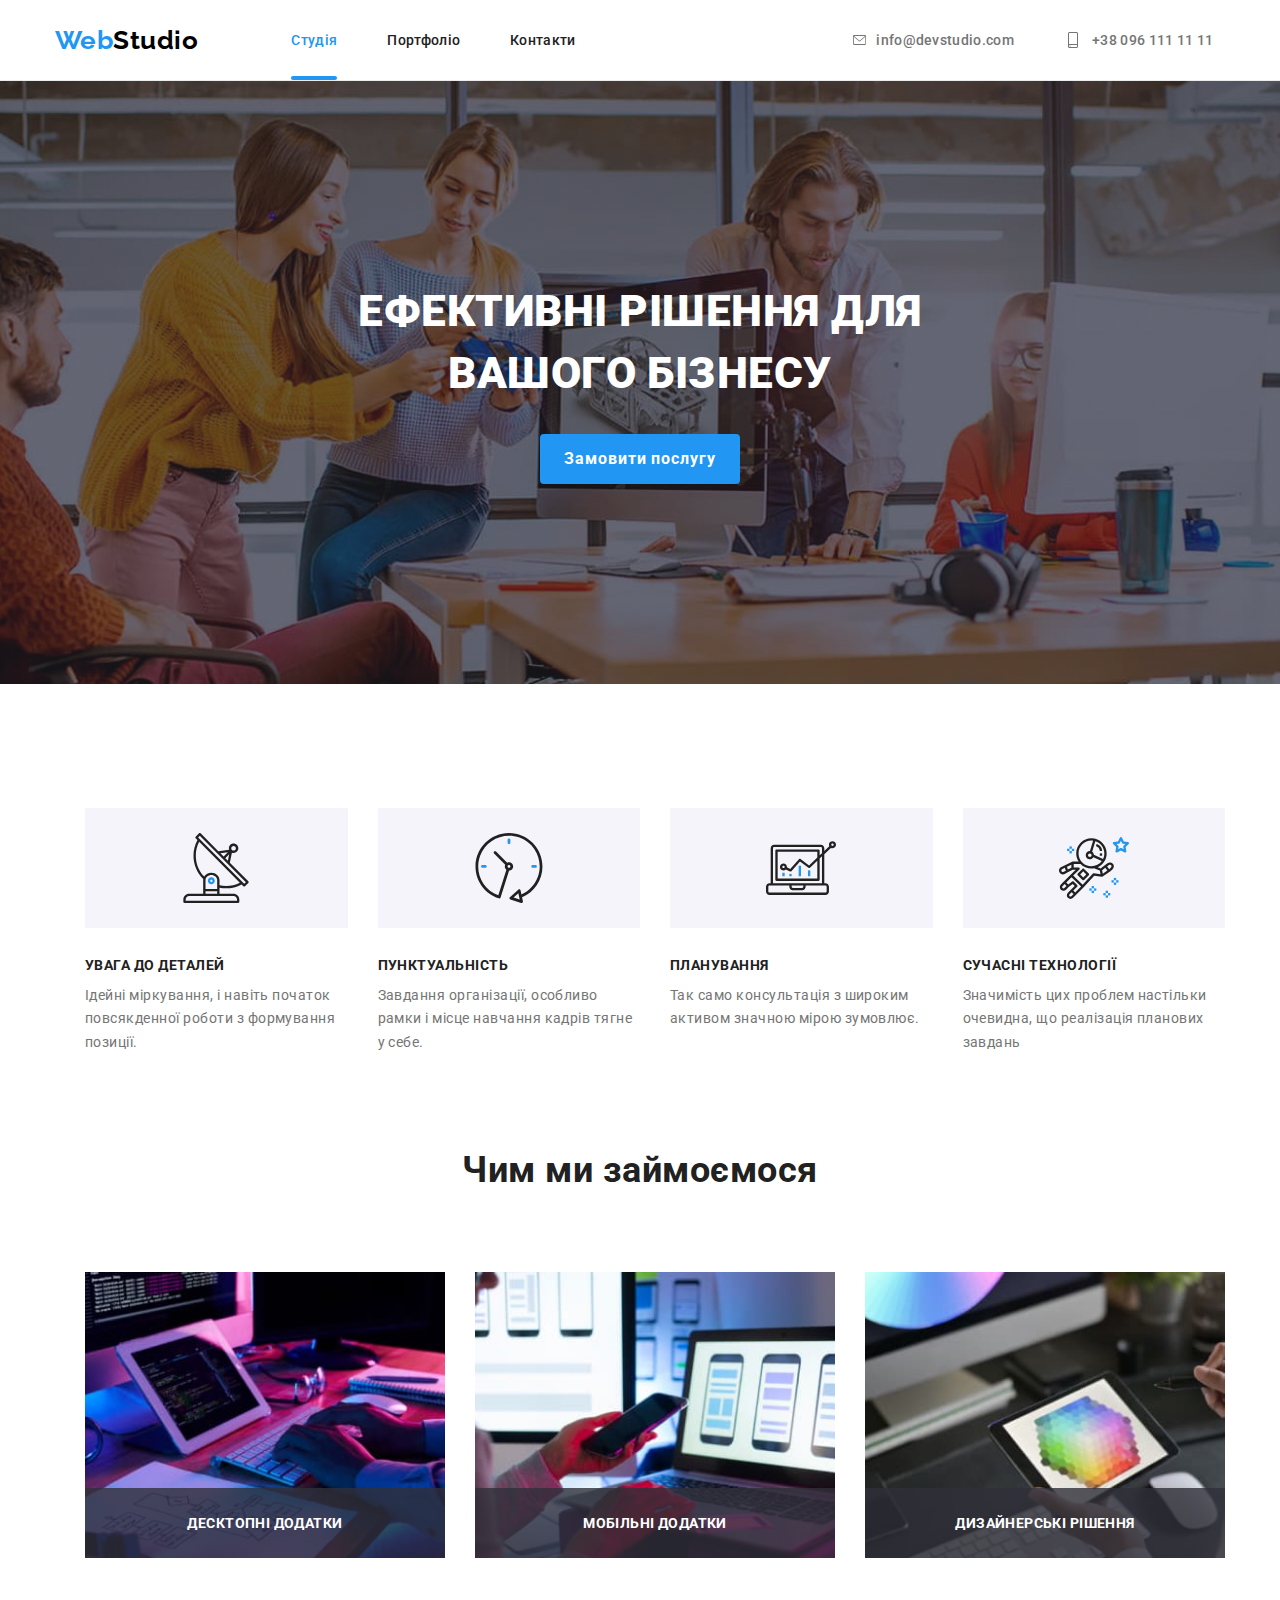
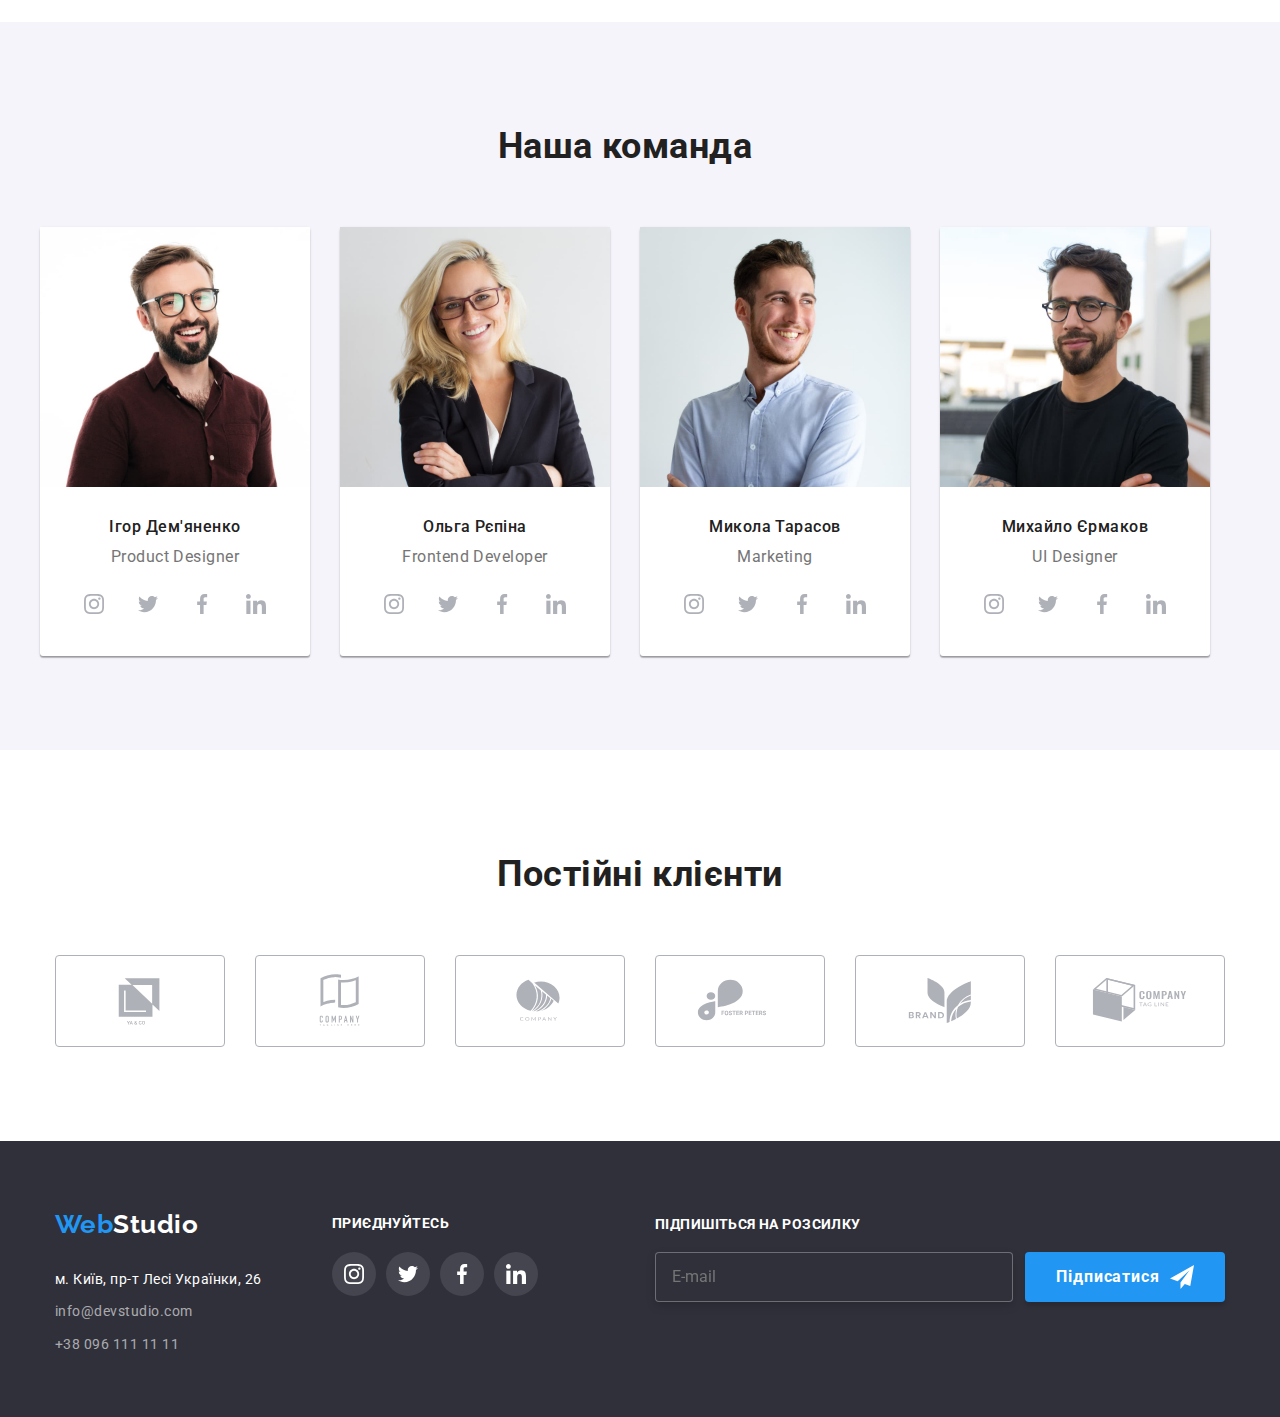
==== commit ea7197a9: "виправлення" ====
--- a/index.html
+++ b/index.html
@@ -456,8 +456,6 @@
                 </a>
               </ul>
             </div>
-       
-
        <div class="footer-form">
            <p class="footer-form-title">Підпишіться на розсилку</p>
            <form class="footer-form-flex">
@@ -475,7 +473,7 @@
       <div class="backdrop is-hidden " data-modal>
         <div class="modal">
           <button  class="close" type="button" data-modal-close>
-            <svg class="modal-close" width="" height="">
+            <svg class="modal-close" width="18" height="18">
               <use class="icon-close" href="./images/icons.svg#icon-close-black"></use>
             </svg>
           </button>
--- a/css/styles.css
+++ b/css/styles.css
@@ -245,6 +245,7 @@
   font-weight: 700;
   font-size: 16px;
   line-height: 1.8;
+  letter-spacing: 0.06em;
   font-family: Roboto, sans-serif;
   cursor: pointer;
 
@@ -619,7 +620,7 @@
   flex-direction: column;
   align-items: flex-start;
   margin-top: 15px;
-  margin-left: 44px;
+  margin-left: auto;
 }
 .footer-form-title {
   margin-bottom: 20px;
@@ -653,7 +654,7 @@
   display: flex;
   align-items: center;
   justify-content: center;
-  gap: inherit;
+  gap: 10px;
   width: 200px;
   height: 50px;
   border: inherit;
@@ -664,10 +665,9 @@
   font-family: "Roboto";
   font-style: normal;
   font-weight: 700;
-  font-size: 14px;
+  font-size: 16px;
   line-height: 1.14;
-  letter-spacing: 0.03em;
-  text-transform: uppercase;
+  letter-spacing: 0.06em;
   margin-bottom: 20px;
   color: #ffffff;
   cursor: pointer;
@@ -684,7 +684,6 @@
   display: flex;
   align-items: center;
   justify-content: center;
-  padding-left: 8px;
   bottom: 2px;
   left: 160px;
 }
@@ -876,12 +875,14 @@
 
 .close {
   position: absolute;
-  width: 30px;
-  height: 30px;
+
   right: 0px;
   top: 0px;
   margin: 8px 8px;
-  padding: 6px 6px;
+  padding-left: 6px;
+  padding-top: 6px;
+  padding-right: 6px;
+
   background: #ffffff;
   border: 1px solid rgba(0, 0, 0, 0.1);
   border-radius: 20px;
@@ -1074,6 +1075,7 @@
   font-weight: 700;
   font-size: 16px;
   line-height: 1.8;
+  letter-spacing: 0.06em;
   font-family: Roboto, sans-serif;
   cursor: pointer;
 
